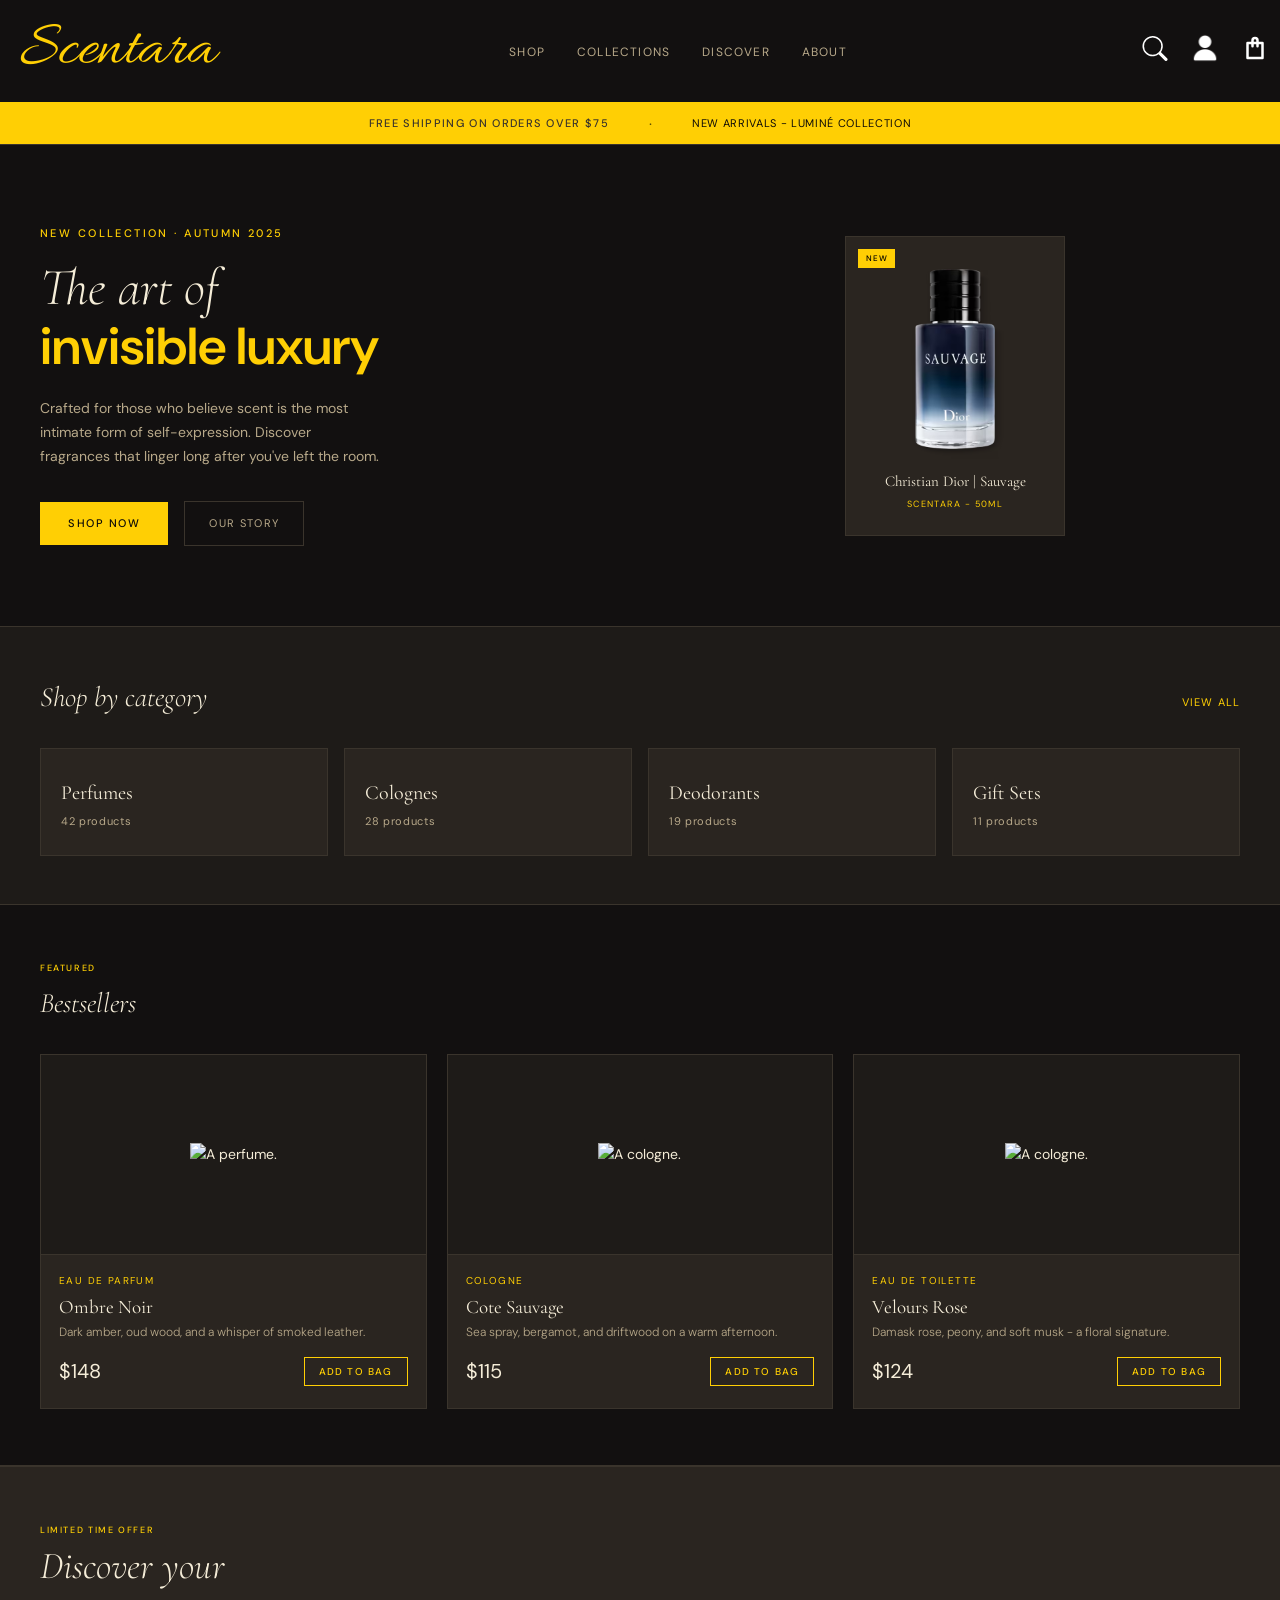
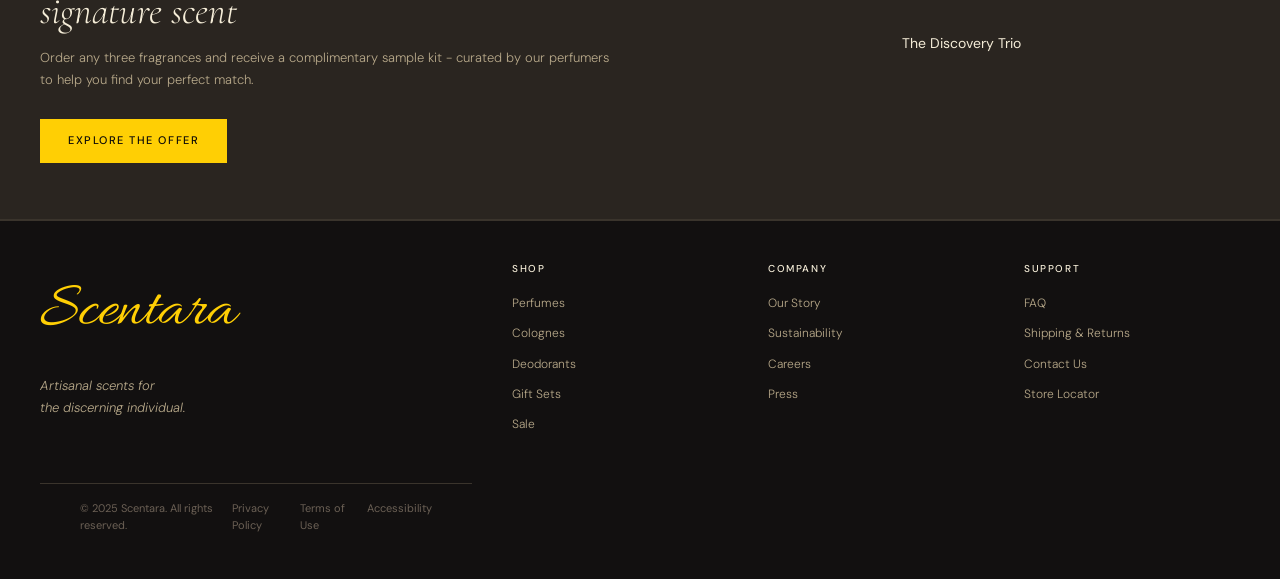
==== index.html @ cdfa5147 "Finished styling main page" ====
<!DOCTYPE html>
<html lang="en">
<head>
    <meta charset="UTF-8">
    <meta name="viewport" content="width=device-width, initial-scale=1.0">
    <title>Scentara E-Commerce Site</title>
    <link rel="icon" href="./assets/scentaralogo.svg">
    <link rel="stylesheet" href="styles.css">
</head>
<body>
    <div class="nav-wrapper">

        <div class="logo">Scentara</div>

        <nav class="navbar">

            <ul class="links">
                <li><a href="#shop">Shop</a></li>
                <li><a href="#collections">Collections</a></li>
                <li><a href="#discover">Discover</a></li>
                <li><a href="#about">About</a></li>
            </ul>

        </nav>

        <div class="navbar-info">
            <div class="search">
                <a href="search"><img src="./assets/search.svg" alt="click here to search"></a>
            </div>

            <div class="account">
                <a href="signin"><img src="./assets/user.png" alt="click here to go to the signin page"></a>
            </div>

            <div class="checkout">
                <a href="checkout"><img src="./assets/shopping-bag-svgrepo-com.svg" alt="click here to view your shopping bag"></a>
            </div>
        </div>

    </div>

    <div class="promo-strip">
        <span class="shipping">Free shipping on orders over $75</span>
        <span class="separator">.</span>
        <span class="new-arrival">New Arrivals - Luminé Collection</span>
    </div>

    <section class="hero">

        <div class="intro">
            <p class="hero-eyebrow">New Collection · Autumn 2025</p>
            <h1 class="hero-headline">
                The art of<br> 
                <strong>invisible luxury</strong>
            </h1>
            <p class="hero-sub">Crafted for those who believe scent is the most intimate form of self-expression. 
                Discover fragrances that linger long after you've left the room.
            </p>
            <a class="shop" href="#">Shop Now</a>
            <a class="about" href="#">Our story</a>
        </div>

        <div class="featured-product-card">

            <div class="hero-product">
                <p class="hero-product-ribbon">New</p>
                <img src="./assets/cologne.avif" alt="Best selling product, a cologne named Ombre Noir" />
                <p class="featured-title">Christian Dior | Sauvage</p>
                <p class="featured-desc">Scentara - 50ML</p>
            </div>

        </div>

    </section>

    <section class="shop-category">

        <div class="category-header">
            <h2>Shop by category</h2>
            <a href="#">View All</a>
        </div>

        <div class="category-cards">
            <div class="perfumes card">
                <div class="category">Perfumes</div>
                <div class="products">42 products</div>
            </div>

            <div class="colognes card">
                <div class="category">Colognes</div>
                <div class="products">28 products</div>
            </div>

            <div class="deodorants card">
                <div class="category">Deodorants</div>
                <div class="products">19 products</div>
            </div>

            <div class="gifts card">
                <div class="category">Gift Sets</div>
                <div class="products">11 products</div>
            </div>

        </div>
    </section>

    <section class="bestsellers pos-rel">

        <div class="products-wrapper-bestseller">

            <div class="bestsellers-header">
                <div class="bestsellers-title">
                    <p class="featured">Featured</p>
                    <p class="bestsellers-title-text">Bestsellers</p>
                </div>

            </div>

            <div class="bestsellers-cards-wrapper">

                <div class="bestsellers-card">
                        
                    <div class="product-img">
                        <img src="#" alt="A perfume." />
                    </div>

                    <div class="product-info">

                        <div class="product-category">Eau De Parfum</div>

                        <div class="product-name">Ombre Noir</div>

                        <div class="product-desc">Dark amber, oud wood, and a whisper of smoked leather.</div>

                        <div class="product-footer">

                            <div class="product-price">
                                <span>$148</span>
                            </div>

                            <button class="btn-add">Add to bag</button>

                        </div>

                    </div>

                </div>


                    <div class="bestsellers-card">
                        
                        <div class="product-img">
                            <img src="#" alt="A cologne." />
                        </div>

                        <div class="product-info">

                            <div class="product-category">Cologne</div>

                            <div class="product-name">Cote Sauvage</div>

                            <div class="product-desc">Sea spray, bergamot, and driftwood on a warm afternoon.</div>

                            <div class="product-footer">

                                <div class="product-price">
                                    <span>$115</span>
                                </div>

                                <button class="btn-add">Add to bag</button>

                            </div>


                        </div>

                    </div>

                    <div class="bestsellers-card">
                        
                        <div class="product-img">
                            <img src="#" alt="A cologne." />
                        </div>

                        <div class="product-info">

                            <div class="product-category">Eau De Toilette</div>

                            <div class="product-name">Velours Rose</div>

                            <div class="product-desc">Damask rose, peony, and soft musk - a floral signature.</div>

                            <div class="product-footer">

                                <div class="product-price">
                                    <span>$124</span>
                                </div>

                                <button class="btn-add">Add to bag</button>

                            </div>

                        </div>

                    </div>

                </div>

            </div>

    </section>

    <section class="promo-banner pos-rel">

        <div class="banner">
            <div class="banner-left-side">
              <span class="label">Limited time offer</span>
              <h2 class="banner-headline">
                Discover your<br> 
                signature scent
            </h2>
              <p class="banner-subheading">Order any three fragrances and receive a complimentary
                sample kit - curated by our perfumers to help you find your perfect match.
              </p>
              <a class="banner-link">Explore the offer</a>  
            </div>

            <div class="banner-right-side">
                <div class="banner-img">
                    <img src="" alt="" />
                </div>
                <div class="banner-text">The Discovery Trio</div>
            </div>
        </div>

    </section>

        <footer class="footer">

            <div class="logo-slogan">
                <div class="logo-bottom">Scentara</div>
                <p class="slogan">
                    Artisanal scents for 
                    <br>
                    the discerning individual.
                </p>
            </div>

            <div class="footer-col-wrapper">
                <p class="footer-col-title">Shop</p>
                <ul class="footer-links">
                    <li><a href="#">Perfumes</a></li>
                    <li><a href="#">Colognes</a></li>
                    <li><a href="#">Deodorants</a></li>
                    <li><a href="#">Gift Sets</a></li>
                    <li><a href="#">Sale</a></li>
                </ul>
            </div>

            <div class="about-company">
                <p class="footer-col-title">Company</p>
                <ul class="footer-links">
                    <li><a href="">Our Story</a></li>
                    <li><a href="">Sustainability</a></li>
                    <li><a href="">Careers</a></li>
                    <li><a href="">Press</a></li>
                </ul>
            </div>

            <div class="support">
                <p class="footer-col-title">Support</p>
                <ul class="footer-links">
                    <li><a href="">FAQ</a></li>
                    <li><a href="">Shipping & Returns</a></li>
                    <li><a href="">Contact Us</a></li>
                    <li><a href="">Store Locator</a></li>
                </ul>
            </div>

            <div class="footer-bottom">
                <span class="footer-copy">© 2025 Scentara. All rights reserved.</span>
                <div class="footer-bottom-links">
                    <a href="">Privacy Policy</a>
                    <a href="">Terms of Use</a>
                    <a href="">Accessibility</a>
                </div>
            </div>

        </footer>

    

</body>
</html>
---- styles.css ----
@import url('https://fonts.googleapis.com/css2?family=Bricolage+Grotesque:opsz,wght@12..96,200..800&family=DM+Sans:ital,opsz,wght@0,9..40,100..1000;1,9..40,100..1000&family=Inter:ital,opsz,wght@0,14..32,100..900;1,14..32,100..900&family=Noto+Sans:ital,wght@0,100..900;1,100..900&family=Roboto+Mono:ital,wght@0,100..700;1,100..700&family=Roboto:ital,wght@0,100..900;1,100..900&display=swap');
@import url('https://fonts.googleapis.com/css2?family=Allura&family=Bricolage+Grotesque:opsz,wght@12..96,200..800&family=DM+Sans:ital,opsz,wght@0,9..40,100..1000;1,9..40,100..1000&family=Inter:ital,opsz,wght@0,14..32,100..900;1,14..32,100..900&family=Noto+Sans:ital,wght@0,100..900;1,100..900&family=Roboto+Mono:ital,wght@0,100..700;1,100..700&family=Roboto:ital,wght@0,100..900;1,100..900&display=swap');
@import url('https://fonts.googleapis.com/css2?family=Allura&family=Bricolage+Grotesque:opsz,wght@12..96,200..800&family=Cormorant+Garamond:ital,wght@0,300..700;1,300..700&family=DM+Sans:ital,opsz,wght@0,9..40,100..1000;1,9..40,100..1000&family=Inter:ital,opsz,wght@0,14..32,100..900;1,14..32,100..900&family=Noto+Sans:ital,wght@0,100..900;1,100..900&family=Roboto+Mono:ital,wght@0,100..700;1,100..700&family=Roboto:ital,wght@0,100..900;1,100..900&display=swap');

* {
    box-sizing: border-box;
    padding: 0;
    margin: 0;
    font-family: "DM Sans", sans-serif, Arial;
}

:root {
	--gold: #FFCF04;
	--gold-dim: #C9A300;
	--charcoal: #121010;
	--charcoal-mid: #1E1B18;
	--charcoal-surface: #2A2520;
	--charcoal-border: #3A342C;
	--cream: #F5EDD8;
	--cream-dim: #B8A98A;
	--font-display: 'Cormorant Garamond', Georgia, serif;
	--font-body: 'DM Sans', sans-serif;
}

body {
    color: var(--cream);
    font-family: var(--font-body);
    font-size: 14px;
    line-height: 1.6;
    background-color: var(--charcoal);
}

/*
Todo List:
1. Add mobile layout with media query
2. Fix footer width
3. Add pics in Bestseller section and bottom promo section
4. Make search button functional
5. Create signin, cart, and search pages (Search will simply show no results for now)
*/


/* Navbar Styles */

.nav-wrapper {
    background-color: var(--charcoal);
    display: flex;
    flex-direction: row;
    align-items: center;
    justify-content: space-between;
}

.logo {
    color: var(--gold);
    font-size: 64px;
    font-weight: 400; 
    font-family: "Allura";
    margin-left: 20px;
    cursor: default;
}

.links {
    display: flex;
    gap: 32px;
}

.navbar ul li a {
    text-decoration: none;
    color: var(--cream-dim);
    font-weight: 400;
    text-transform: uppercase;
    letter-spacing: 0.1em;
    font-size: 12px;
    transition: color 0.3s ease;
}

.navbar ul li {
    list-style: none;
}

.navbar ul li a:hover {
    color: var(--cream);
}

.navbar-info {
    display: flex;
    gap: 20px;
    margin-right: 10px;
}

.navbar-info img {
    width: 30px;
    height: 30px;
    filter: brightness(0) invert(1);
    transition: 0.3s ease;
}

.navbar-info .search img {
    height: 25px;
    transform: translateY(3px);
}

.navbar-info img:hover {
    transform: translateY(-4px);
}

/* Promo Strip */

.promo-strip {
    background-color: var(--gold);
    padding: 9px 40px;
    display: flex;
    align-items: center;
    justify-content: center;
    gap: 40px;
    position: relative;
}

.promo-strip .shipping {
    font-size: 11px;
    font-weight: 500;
    letter-spacing: 0.12em;
    text-transform: uppercase;
    color: var(--charcoal-border);
}

.promo-strip .separator {
    color: #5A4A00;
    font-size: 15px;
    transform: translateY(-3px)
}

.promo-strip .new-arrival {
    font-size: 11px;
    font-weight: 400;
    letter-spacing: 0.06em;
    text-transform: uppercase;
    color: #0D0B09;
}

/* Hero Card */

.hero {
    border-top: 1px solid var(--charcoal-border);
    background-color: var(--charcoal);
    display: grid;
    grid-template-columns: 1fr 1fr;
    gap: 60px;
    padding: 80px 40px 80px;
    min-height: 420px;
    align-items: center;
    border-bottom: 1px solid var(--charcoal-border);
}

.hero-eyebrow {
	font-size: 11px;
	font-weight: 500;
	letter-spacing: 0.22em;
	text-transform: uppercase;
	color: var(--gold);
	margin-bottom: 16px;
}

.hero-headline {
    font-family: var(--font-display);
    font-size: 52px;
    font-weight: 300;
    font-style: italic;
    line-height: 1.12;
    margin-bottom: 20px;
}

.hero-headline strong {
    font-style: normal;
    font-weight: 600;
    color: var(--gold);
}

.hero-sub {
    font-weight: 300px;
    color: var(--cream-dim);
    line-height: 1.7;
    max-width: 340px;
    margin-bottom: 32px;
}

.shop {
    display: inline-block;
    background: var(--gold);
    color: #0D0B09;
    font-size: 11px;
    font-weight: 500;
    letter-spacing: 0.14em;
    text-transform: uppercase;
    padding: 13px 28px;
    cursor: pointer;
    border: none;
    text-decoration: none;
}

.about {
    display: inline-block;
    background: transparent;
    color: var(--cream-dim);
    font-size: 11px;
    font-weight: 400;
    letter-spacing: 0.12em;
    text-transform: uppercase;
    padding: 13px 24px;
    border: 1px solid var(--charcoal-border);
    cursor: pointer;
    text-decoration: none;
    margin-left: 12px;
}

.featured-product-card {
    display: flex;
    flex-direction: column;
    align-items: center;
    justify-content: center;
}

.hero-product {
    width: 220px;
    height: 300px;
    background: var(--charcoal-surface);
    border: 1px solid var(--charcoal-border);
    position: relative;
    display: flex;
    flex-direction: column;
    align-items: center;
    justify-content: flex-end;
    padding: 24px;
}

.hero-product img {
    width: 200px;
    height: 200px;
    transform: translateY(-10px);
}

.hero-product-ribbon {
    position: absolute;
    top: 12px;
    left: 12px;
    background: var(--gold);
    color: #000;
    font-size: 8px;
    font-weight: 500;
    letter-spacing: 0.1em;
    text-transform: uppercase;
    padding: 3px 8px;
}

.featured-title {
    font-family: var(--font-display);
    font-size: 15px;
    font-weight: 400;
    text-align: center;
}

.featured-desc {
    font-size: 9px;
    letter-spacing: 0.16em;
    text-transform: uppercase;
    color: var(--gold);
    text-align: center;
    margin-top: 4px;
}


/* Category Section */

.pos-rel {
    position: relative;
}

.shop-category {
    background: var(--charcoal-mid);
    padding: 48px 40px;
    border-bottom: 1px solid var(--charcoal-border);
}

.category-header {
    display: flex;
    align-items: baseline;
    justify-content: space-between;
    margin-bottom: 28px;
}

.category-header h2 {
    font-family: var(--font-display);
    font-size: 28px;
    font-weight: 300;
    font-style: italic;
    cursor: default;
}

.category-header a {
    font-size: 11px;
    letter-spacing: 0.1em;
    text-transform: uppercase;
    color: var(--gold);
    text-decoration: none;
    cursor: pointer;
}

.category-header a:hover {
    text-decoration: underline;
}

.category-cards {
    display: grid;
    grid-template-columns: repeat(4, 1fr);
    gap: 16px;
}

.category-cards .card {
    transition: 0.3s ease;
    background: var(--charcoal-surface);
    border: 1px solid var(--charcoal-border);
    padding: 28px 20px 24px;
    cursor: pointer;
    position: relative;
}

.category-cards .card:hover {
    border-top: 2px solid var(--gold);
}

.category {
    font-family: var(--font-display);
    font-size: 20px;
    font-weight: 400;
    margin-bottom: 4px;
}

.products {
    font-size: 11px;
    color: var(--cream-dim);
    letter-spacing: 0.06em;
}

/* Bestsellers Section */

.products-wrapper-bestseller {
    padding: 56px 40px;
    border-bottom: 1px solid var(--charcoal-border);
}

.bestsellers-header {
    display: flex;
    align-items: baseline;
    justify-content: space-between;
    margin-bottom: 28px;
} 

.featured {
    font-size: 9px;
    font-weight: 500;
    letter-spacing: 0.18em;
    text-transform: uppercase;
    color: var(--gold);
    display: block;
    margin-bottom: 6px;
}

.bestsellers-title-text {
    font-family: var(--font-display);
    font-size: 28px;
    font-weight: 300;
    font-style: italic;
}

.bestsellers-cards-wrapper {
    display: grid;
    grid-template-columns: repeat(3, 1fr);
    gap: 20px;
    margin-top: 28px;
}

.bestsellers-card {
    background: var(--charcoal-surface);
    border: 1px solid var(--charcoal-border);
    cursor: pointer;
    position: relative;
}

.bestsellers-card .product-img {
    height: 200px;
    background: var(--charcoal-mid);
    display: flex;
    align-items: center;
    justify-content: center;
    border-bottom: 1px solid var(--charcoal-border);
    position: relative;
    overflow: hidden;
}

.product-info {
    padding: 18px 18px 20px;
}

.product-category {
    font-size: 10px;
    letter-spacing: 0.14em;
    text-transform: uppercase;
    color: var(--gold);
    margin-bottom: 6px;
}

.product-name {
    font-family: var(--font-display);
    font-size: 19px;
    font-weight: 400;
    margin-bottom: 4px;
    line-height: 1.25;
}

.product-desc {
    font-size: 12px;
    font-weight: 300;
    color: var(--cream-dim);
    line-height: 1.55;
    margin-bottom: 14px;
}

.product-footer {
    display: flex;
    align-items: center;
    justify-content: space-between;
}

.product-price {
    font-family: var(--font-display);
    font-size: 20px;
    font-weight: 400;
}

.btn-add {
    background: transparent;
    border: 1px solid var(--gold);
    color: var(--gold);
    font-size: 10px;
    font-weight: 500;
    letter-spacing: 0.12em;
    text-transform: uppercase;
    padding: 7px 14px;
    cursor: pointer;
}

/* Promo Banner Bottom */

.banner {
    background: var(--charcoal-surface);
    border-top: 1px solid var(--charcoal-border);
    border-bottom: 1px solid var(--charcoal-border);
    padding: 56px 40px;
    display: grid;
    grid-template-columns: 1fr 1fr;
    gap: 60px;
    align-items: center;
}

.label {
    font-size: 9px;
    font-weight: 500;
    letter-spacing: 0.18em;
    text-transform: uppercase;
    color: var(--gold);
    display: block;
    margin-bottom: 6px;
}

.banner-headline {
    font-family: var(--font-display);
    font-size: 38px;
    font-weight: 300;
    font-style: italic;
    line-height: 1.2;
    margin-bottom: 12px;
}

.banner-subheading {
    font-size: 13px;
    font-weight: 300;
    color: var(--cream-dim);
    line-height: 1.7;
    margin-bottom: 28px;
}

.banner-link {
    display: inline-block;
    background: var(--gold);
    color: #0D0B09;
    font-size: 11px;
    font-weight: 500;
    letter-spacing: 0.14em;
    text-transform: uppercase;
    padding: 13px 28px;
    cursor: pointer;
    border: none;
}

.banner-right-side {
    display: flex;
    gap: 12px;
    justify-content: center;
}

/* Footer */

footer {
    width: 100%;
}

.footer {
    border-top: 1px solid var(--charcoal-border);
    padding: 40px 40px 28px;
    display: grid;
    grid-template-columns: 2fr 1fr 1fr 1fr;
    gap: 40px;
}

.slogan {
    font-size: 13px;
    font-weight: 300;
    font-style: italic;
    color: var(--cream-dim);
    line-height: 1.7;
    margin-top: 12px;
    cursor: default;
}

.logo-bottom {
    color: var(--gold);
    font-size: 64px;
    font-weight: 400; 
    font-family: "Allura";
    cursor: default;
}

.footer-col-title {
    font-size: 10px;
    font-weight: 500;
    letter-spacing: 0.16em;
    text-transform: uppercase;
    margin-bottom: 14px;
}

.footer-links {
    list-style: none;
}

.footer-links li {
    margin-bottom: 8px;
}

.footer-links a {
    font-size: 12px;
    font-weight: 300;
    text-decoration: none;
    color: var(--cream-dim);
}

.footer-bottom {
    border-top: 1px solid var(--charcoal-border);
    padding: 16px 40px;
    display: flex;
    justify-content: space-between;
    align-items: center;
    width: 100%;
}

.footer-copy {
    font-size: 11px;
    color: #6B6055;
}

.footer-bottom-links {
    display: flex;
    gap: 20px;
}

.footer-bottom-links a {
    font-size: 11px;
    color: #6B6055;
    text-decoration: none;
}
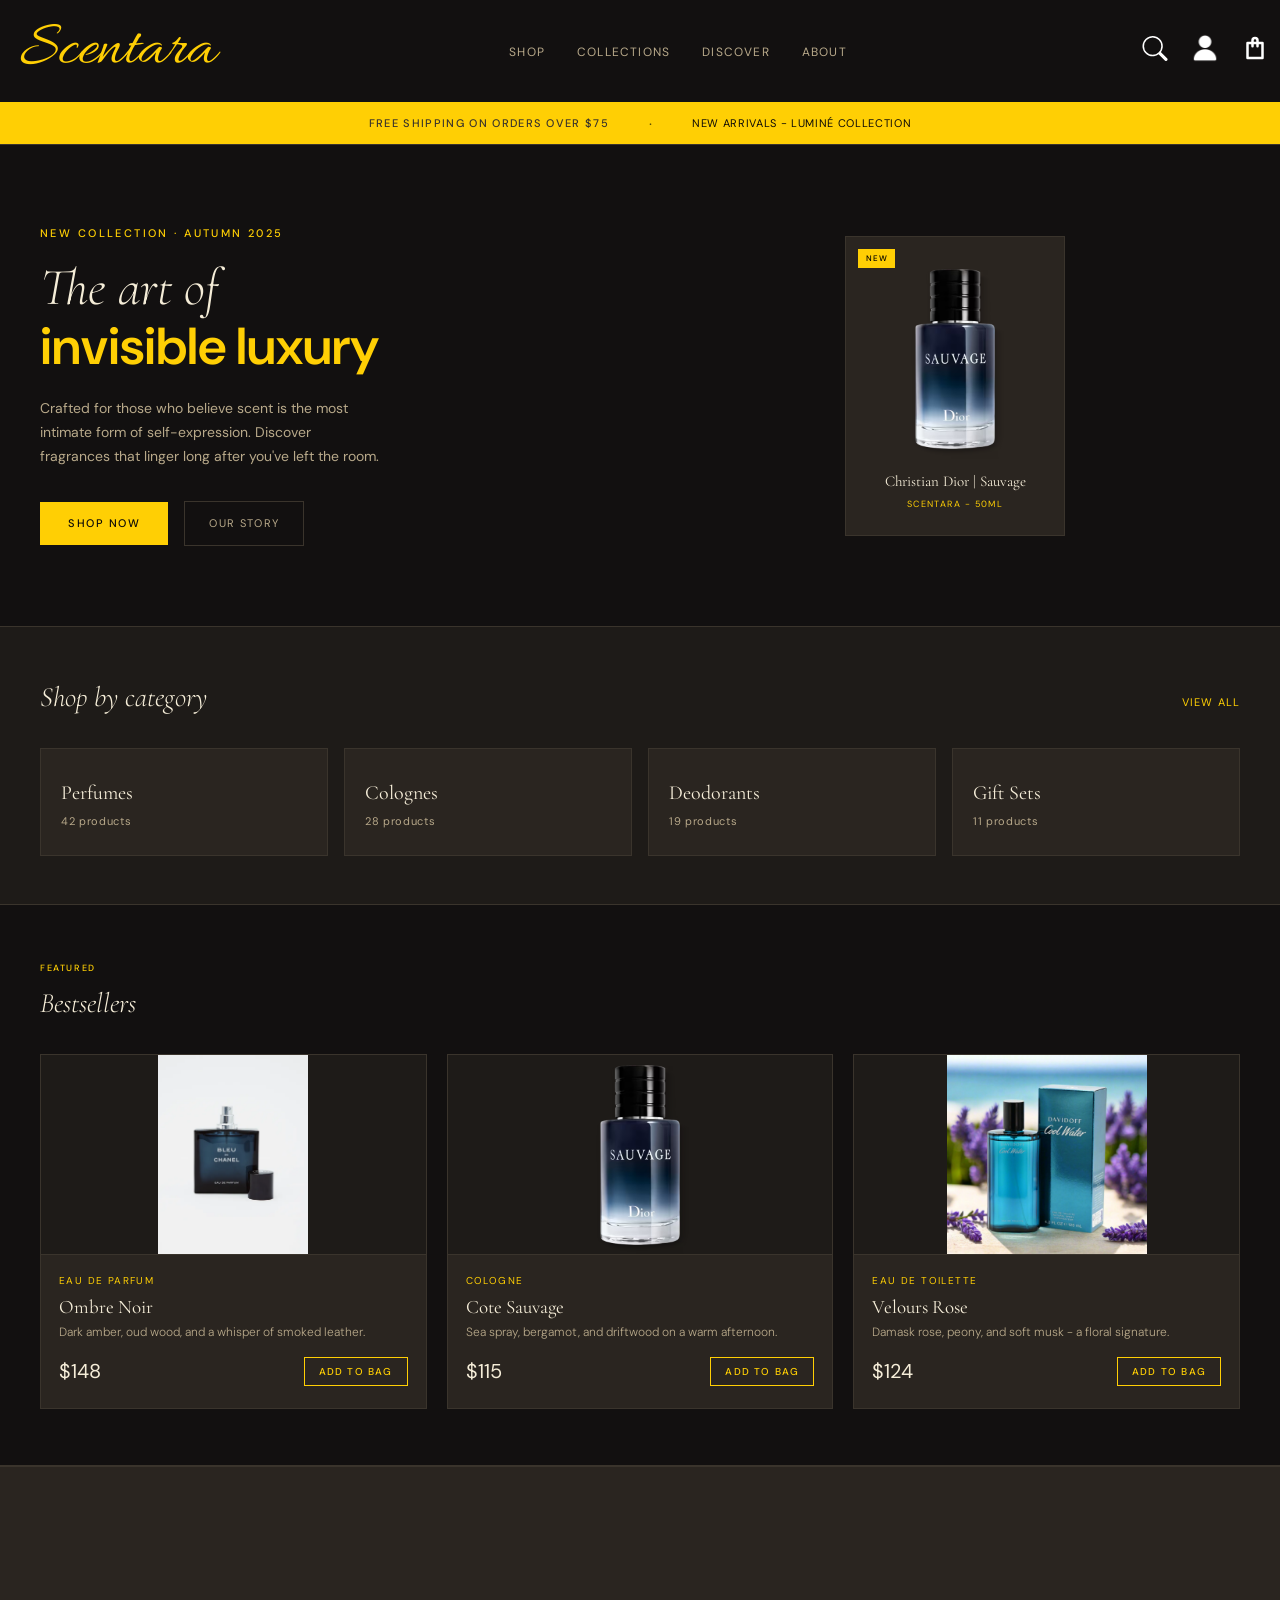
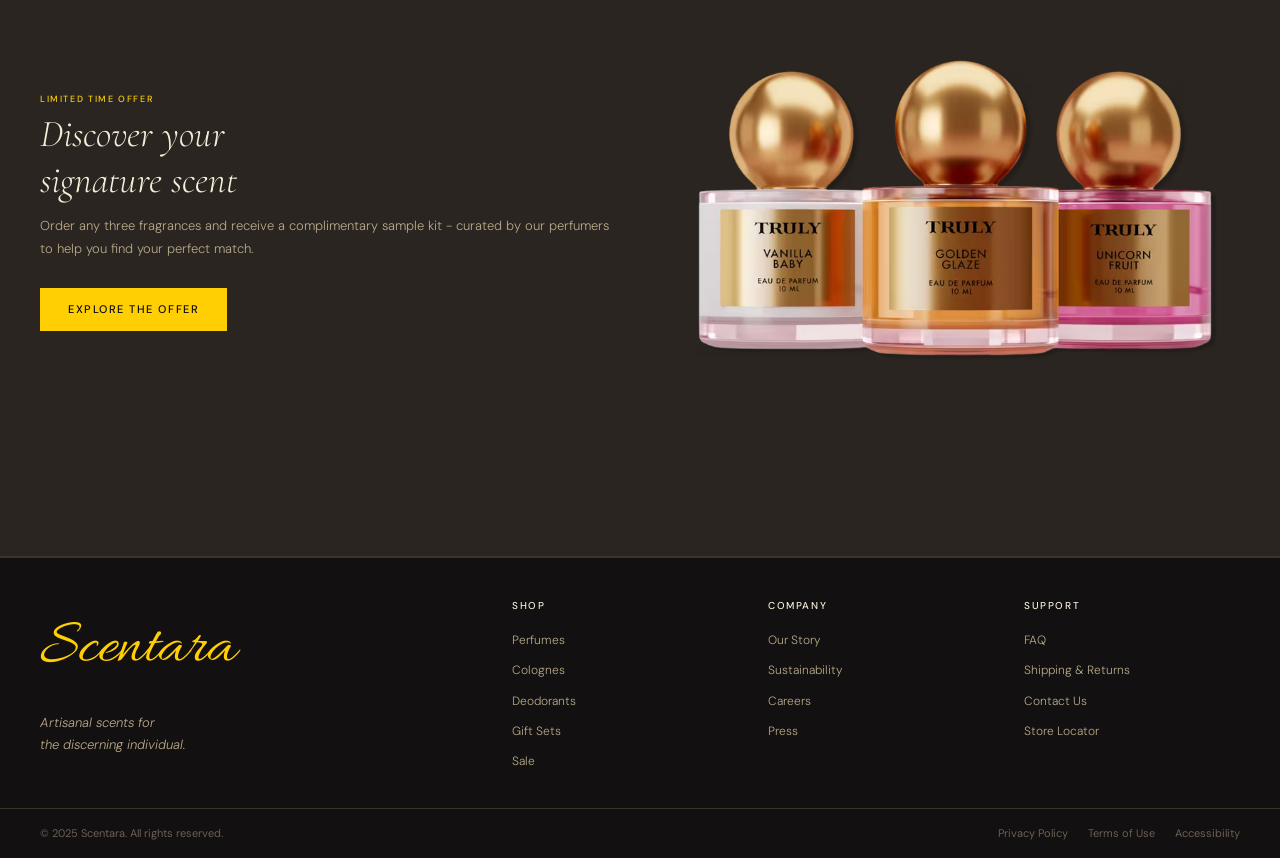
==== commit 1ee55181: "Added responsive design for mobile, added imgs, fixed footer width" ====
--- a/index.html
+++ b/index.html
@@ -56,8 +56,10 @@
             <p class="hero-sub">Crafted for those who believe scent is the most intimate form of self-expression. 
                 Discover fragrances that linger long after you've left the room.
             </p>
-            <a class="shop" href="#">Shop Now</a>
-            <a class="about" href="#">Our story</a>
+            <div class="intro-buttons">
+                <a class="shop" href="#">Shop Now</a>
+                <a class="about" href="#">Our story</a>
+            </div>
         </div>
 
         <div class="featured-product-card">
@@ -121,7 +123,7 @@
                 <div class="bestsellers-card">
                         
                     <div class="product-img">
-                        <img src="#" alt="A perfume." />
+                        <img src="./assets/cologne2.png" alt="A perfume." />
                     </div>
 
                     <div class="product-info">
@@ -150,7 +152,7 @@
                     <div class="bestsellers-card">
                         
                         <div class="product-img">
-                            <img src="#" alt="A cologne." />
+                            <img src="./assets/cologne.avif" alt="A cologne." />
                         </div>
 
                         <div class="product-info">
@@ -179,7 +181,7 @@
                     <div class="bestsellers-card">
                         
                         <div class="product-img">
-                            <img src="#" alt="A cologne." />
+                            <img src="./assets/cologne3.png" alt="A cologne." />
                         </div>
 
                         <div class="product-info">
@@ -227,54 +229,55 @@
 
             <div class="banner-right-side">
                 <div class="banner-img">
-                    <img src="" alt="" />
-                </div>
-                <div class="banner-text">The Discovery Trio</div>
-            </div>
-        </div>
-
-    </section>
-
-        <footer class="footer">
-
-            <div class="logo-slogan">
-                <div class="logo-bottom">Scentara</div>
-                <p class="slogan">
-                    Artisanal scents for 
-                    <br>
-                    the discerning individual.
-                </p>
-            </div>
-
-            <div class="footer-col-wrapper">
-                <p class="footer-col-title">Shop</p>
-                <ul class="footer-links">
-                    <li><a href="#">Perfumes</a></li>
-                    <li><a href="#">Colognes</a></li>
-                    <li><a href="#">Deodorants</a></li>
-                    <li><a href="#">Gift Sets</a></li>
-                    <li><a href="#">Sale</a></li>
-                </ul>
-            </div>
-
-            <div class="about-company">
-                <p class="footer-col-title">Company</p>
-                <ul class="footer-links">
-                    <li><a href="">Our Story</a></li>
-                    <li><a href="">Sustainability</a></li>
-                    <li><a href="">Careers</a></li>
-                    <li><a href="">Press</a></li>
-                </ul>
-            </div>
-
-            <div class="support">
-                <p class="footer-col-title">Support</p>
-                <ul class="footer-links">
-                    <li><a href="">FAQ</a></li>
-                    <li><a href="">Shipping & Returns</a></li>
-                    <li><a href="">Contact Us</a></li>
-                    <li><a href="">Store Locator</a></li>
-                </ul>
+                    <img src="./assets/discoverytrio.avif" alt="The Discovery Trio by Ulta Beauty" />
+                </div>
+            </div>
+        </div>
+
+    </section>
+
+        <footer>
+
+            <div class="footer">
+                <div class="logo-slogan">
+                    <div class="logo-bottom">Scentara</div>
+                    <p class="slogan">
+                        Artisanal scents for 
+                        <br>
+                        the discerning individual.
+                    </p>
+                </div>
+
+                <div class="footer-col-wrapper">
+                    <p class="footer-col-title">Shop</p>
+                    <ul class="footer-links">
+                        <li><a href="#">Perfumes</a></li>
+                        <li><a href="#">Colognes</a></li>
+                        <li><a href="#">Deodorants</a></li>
+                        <li><a href="#">Gift Sets</a></li>
+                        <li><a href="#">Sale</a></li>
+                    </ul>
+                </div>
+
+                <div class="about-company">
+                    <p class="footer-col-title">Company</p>
+                    <ul class="footer-links">
+                        <li><a href="">Our Story</a></li>
+                        <li><a href="">Sustainability</a></li>
+                        <li><a href="">Careers</a></li>
+                        <li><a href="">Press</a></li>
+                    </ul>
+                </div>
+
+                <div class="support">
+                    <p class="footer-col-title">Support</p>
+                    <ul class="footer-links">
+                        <li><a href="">FAQ</a></li>
+                        <li><a href="">Shipping & Returns</a></li>
+                        <li><a href="">Contact Us</a></li>
+                        <li><a href="">Store Locator</a></li>
+                    </ul>
+                </div>
             </div>
 
             <div class="footer-bottom">
--- a/styles.css
+++ b/styles.css
@@ -32,13 +32,9 @@
 
 /*
 Todo List:
-1. Add mobile layout with media query
-2. Fix footer width
-3. Add pics in Bestseller section and bottom promo section
-4. Make search button functional
-5. Create signin, cart, and search pages (Search will simply show no results for now)
+1. Make search button functional
+2. Create signin, cart, and search pages (Search will simply show no results for now)
 */
-
 
 /* Navbar Styles */
 
@@ -397,6 +393,10 @@
     overflow: hidden;
 }
 
+.bestsellers-card .product-img img {
+    height: 200px;
+}
+
 .product-info {
     padding: 18px 18px 20px;
 }
@@ -504,14 +504,21 @@
 
 .banner-right-side {
     display: flex;
+    flex-direction: column;
     gap: 12px;
     justify-content: center;
 }
 
+.banner-img img {
+    width: 100%;
+}
+
 /* Footer */
 
 footer {
     width: 100%;
+    display: flex;
+    flex-direction: column;
 }
 
 .footer {
@@ -586,4 +593,48 @@
     font-size: 11px;
     color: #6B6055;
     text-decoration: none;
+}
+
+/* Mobile Design */
+@media (max-width: 768px) {
+    body {
+        width: 100vw;
+    }
+
+    .hero {
+        grid-template-columns: 1fr;
+        padding: 40px 20px;
+        place-content: center;
+    }
+
+    .intro-buttons {
+        display: flex;
+        justify-content: space-between;
+    }
+
+    .category-cards {
+        grid-template-columns: repeat(2, 1fr);
+    }
+    
+    .bestsellers-cards-wrapper {
+        grid-template-columns: 1fr;
+    }
+
+    .banner {
+        grid-template-columns: 1fr;
+        gap: 32px;
+    }
+
+    .links {
+        display: none;
+    }
+
+    .logo {
+        font-size: 48px;
+    }
+
+    .footer {
+        grid-template-columns: 1fr;
+        gap: 24px;
+    }
 }
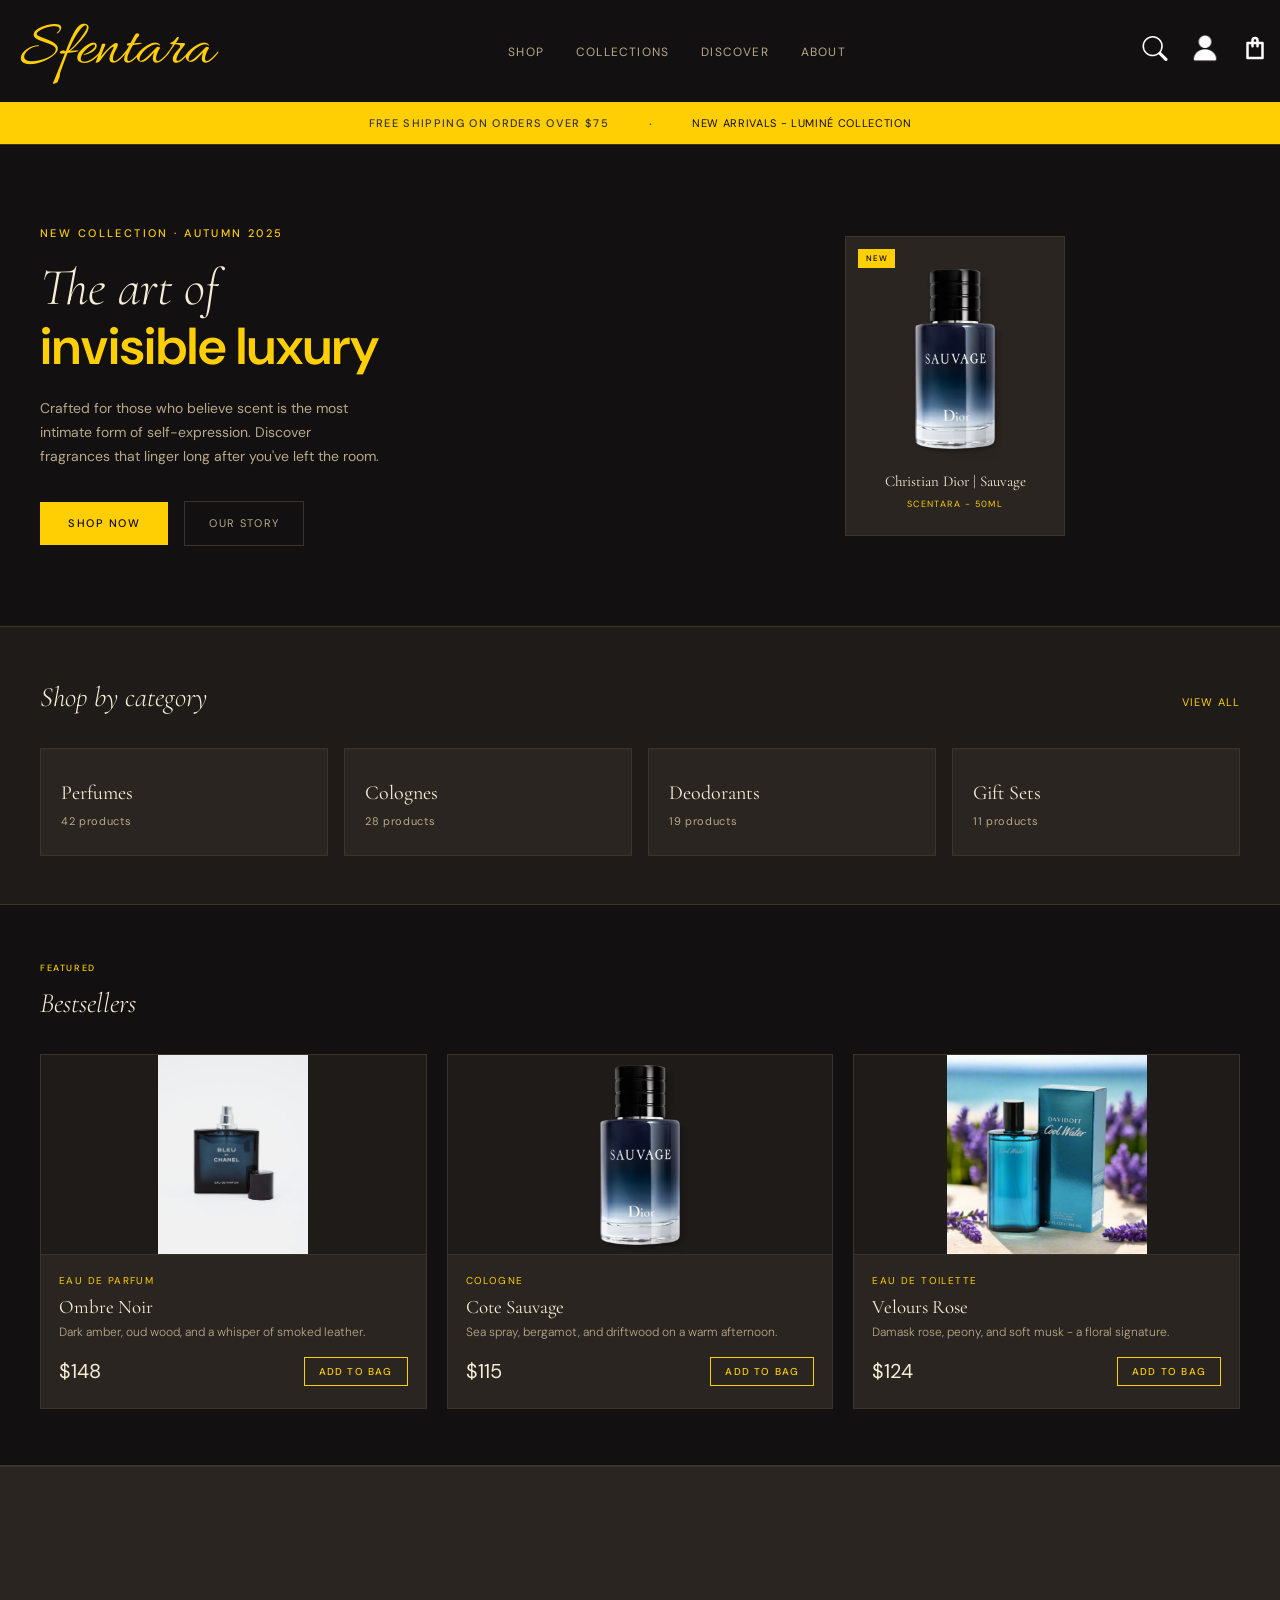
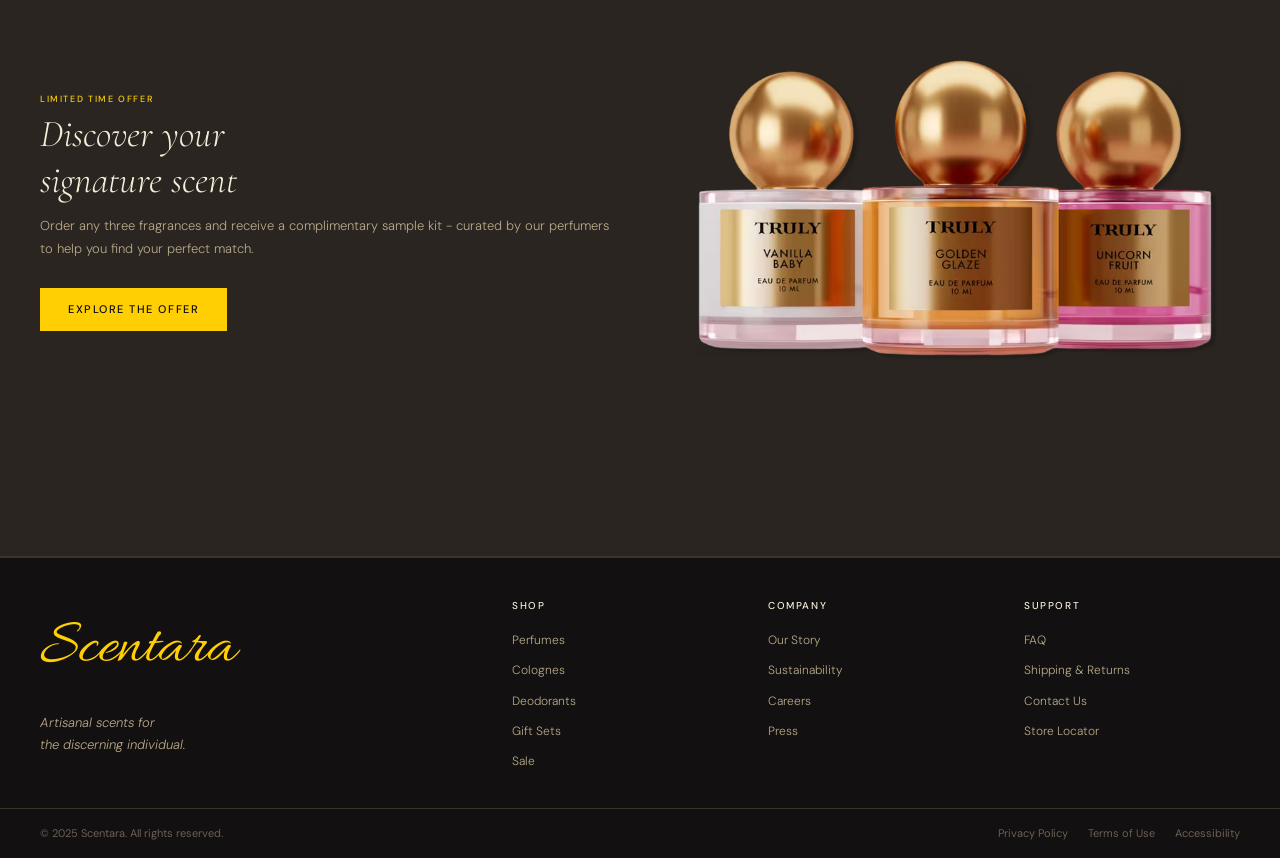
==== commit 520afcd6: "Correct logo text from 'Scentara' to 'Sfentara'" ====
--- a/index.html
+++ b/index.html
@@ -10,7 +10,7 @@
 <body>
     <div class="nav-wrapper">
 
-        <div class="logo">Scentara</div>
+        <div class="logo">Sfentara</div>
 
         <nav class="navbar">
 
@@ -29,11 +29,11 @@
             </div>
 
             <div class="account">
-                <a href="signin"><img src="./assets/user.png" alt="click here to go to the signin page"></a>
+                <a href="signin.html"><img src="./assets/user.png" alt="click here to go to the signin page"></a>
             </div>
 
             <div class="checkout">
-                <a href="checkout"><img src="./assets/shopping-bag-svgrepo-com.svg" alt="click here to view your shopping bag"></a>
+                <a href="cart.html"><img src="./assets/shopping-bag-svgrepo-com.svg" alt="click here to view your shopping bag"></a>
             </div>
         </div>
 
@@ -294,4 +294,4 @@
     
 
 </body>
-</html>+</html>
--- a/styles.css
+++ b/styles.css
@@ -637,4 +637,153 @@
         grid-template-columns: 1fr;
         gap: 24px;
     }
+}
+
+
+
+
+
+/* Sign-in Page */
+
+/* Logo */
+
+.logo-signin {
+    display: flex;
+    flex-direction: column;
+    align-items: center;
+    margin-top: 10px;
+}
+
+.logo-signin h1 {
+    font-size: 64px;
+    font-weight: 400;
+    font-family: 'Allura';
+    color: var(--gold);
+}
+
+.logo-signin h2 {
+    color: var(--gold);
+    font-family: var(--font-body);
+    font-weight: 400;
+}
+
+/* Signin */
+
+.signin-container {
+    display: flex;
+    flex-direction: column;
+    align-items: center;
+    align-self: center;
+    justify-content: center;
+    justify-self: center;
+    margin-top: 1.2em;
+    background-color: var(--charcoal-mid);
+    max-width: 420px;
+    padding: 40px 20px;
+    border-radius: 10px;
+    font-size: 24px;
+    margin-left: auto;
+    margin-right: auto; 
+}
+
+.email {
+    font-size: 18px;
+    margin-top: 1.2em;
+    padding: 10px;
+}
+
+.password {
+    font-size: 18px;
+    margin-top: 1.2em;
+    padding: 10px;
+}
+
+.password input, .email input {
+    padding: 12px;
+    margin-top: 8px;
+    font-family: var(--font-body);
+    color: var(--cream);
+    background-color: var(--charcoal);
+    border: none;
+    border-radius: 4px;
+    font-size: 15px;
+    transition: 0.3s ease;
+}
+
+.password input:focus, .email input:focus {
+    outline: 2px solid var(--gold);
+}
+
+.signin-button {
+    margin-top: 1.2em;
+}
+
+.signin-button button {
+    display: inline-block;
+    background: var(--gold);
+    color: #0D0B09;
+    font-size: 11px;
+    font-weight: 500;
+    letter-spacing: 0.14em;
+    text-transform: uppercase;
+    padding: 13px 28px;
+    cursor: pointer;
+    border: none;
+    text-decoration: none;
+    border-radius: 4px;
+    transition: 0.3s ease;
+}
+
+.signin-button button:hover {
+    color: var(--cream);
+    background-color: var(--charcoal);
+}
+
+.create-account {
+    font-size: 18px;
+    margin-top: 2.4em;
+    font-family: var(--font-body);
+}
+
+.create-account a {
+    color: var(--cream-dim);
+    font-weight: 400;
+    transition: color 0.3s ease;
+}
+
+.create-account a:hover {
+    color: var(--cream);
+}
+
+.signin-with-other {
+    display: flex;
+    flex-direction: column;
+    align-items: center;
+    max-width: 420px;
+    justify-self: center;
+    padding: 40px 20px;
+    font-size: 24px;
+    background-color: var(--charcoal-mid);
+    margin-top: 2.4em;
+    border-radius: 10px;
+    margin-left: auto;
+    margin-right: auto;
+}
+
+.signin-with-other a {
+    text-decoration: none;
+    color: var(--cream);
+    background: var(--charcoal-border);
+    padding: 4px 10px;
+    margin-top: 16px;
+    width: 300px;
+    text-align: center;
+    border-radius: 4px;
+}
+
+.signin-with-other a img {
+    width: 30px;
+    height: 30px;
+    padding-left: 4px;
+    transform: translateY(4px)
 }
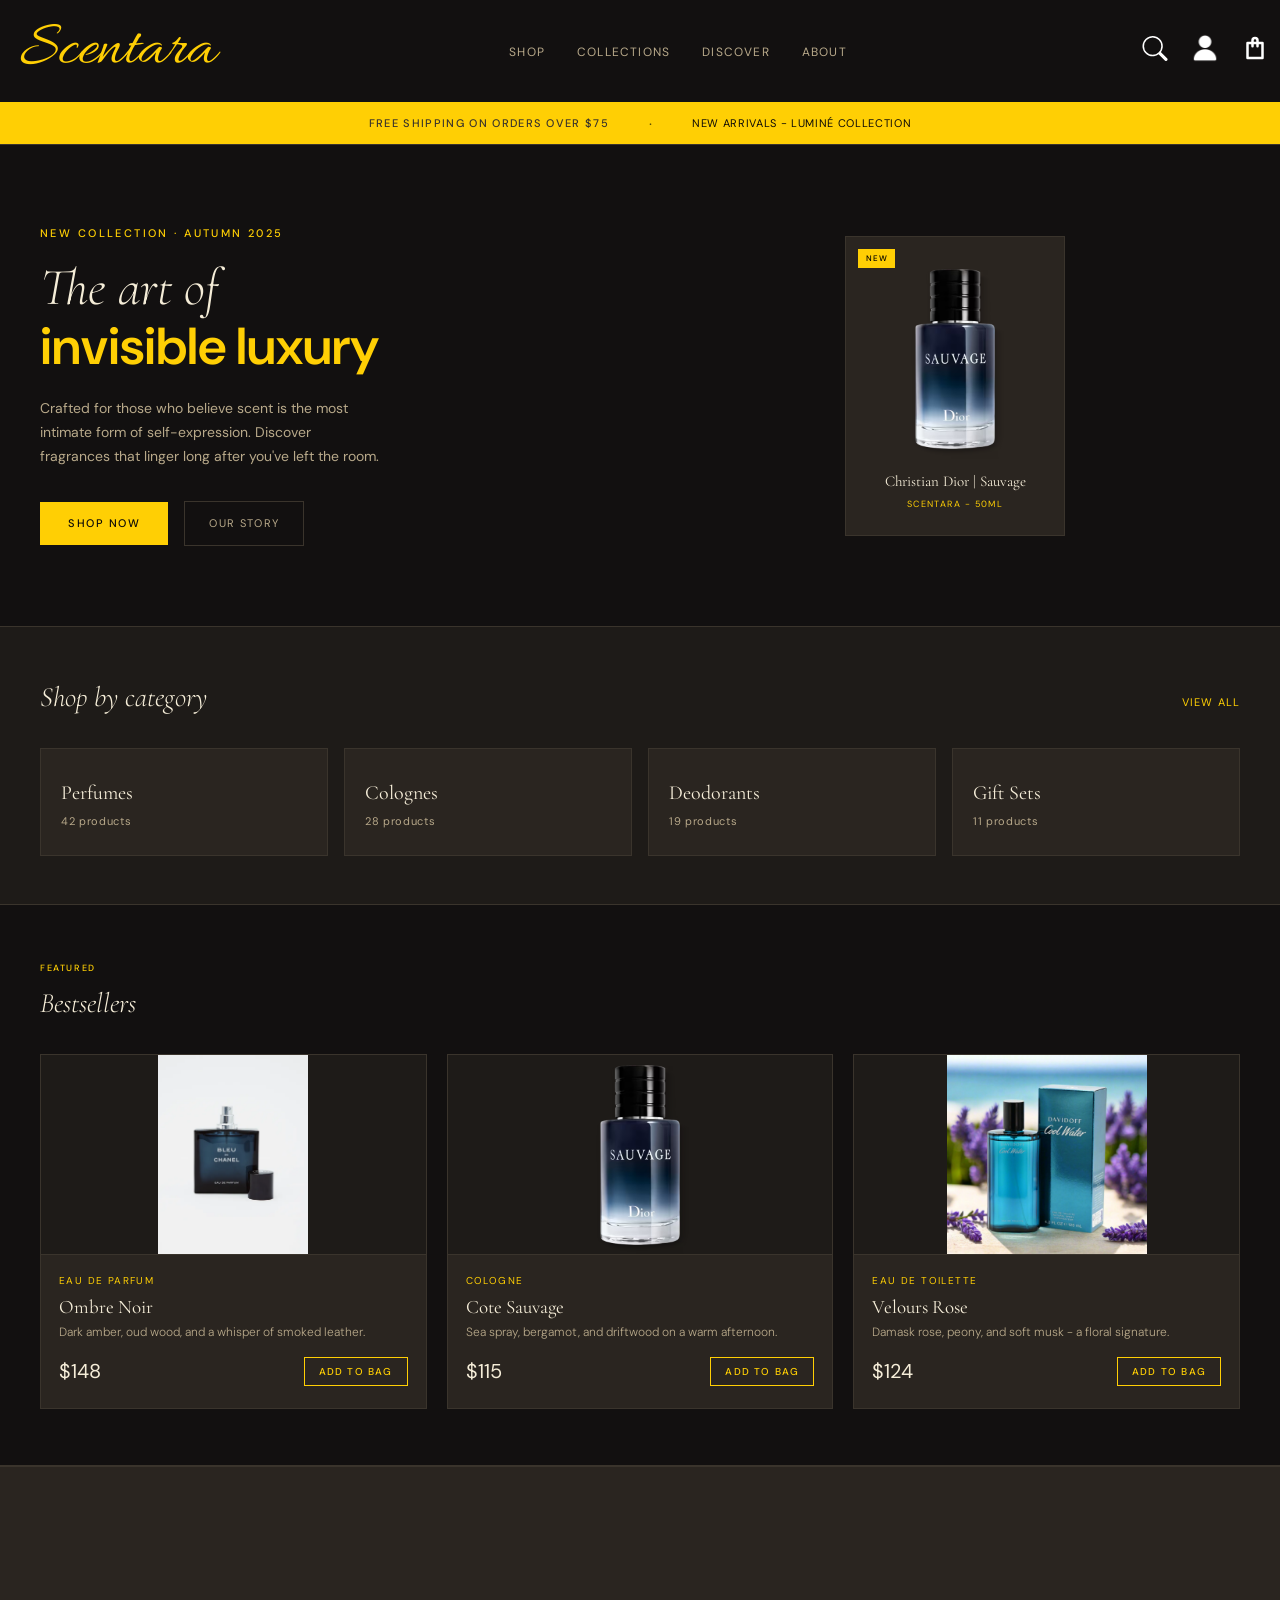
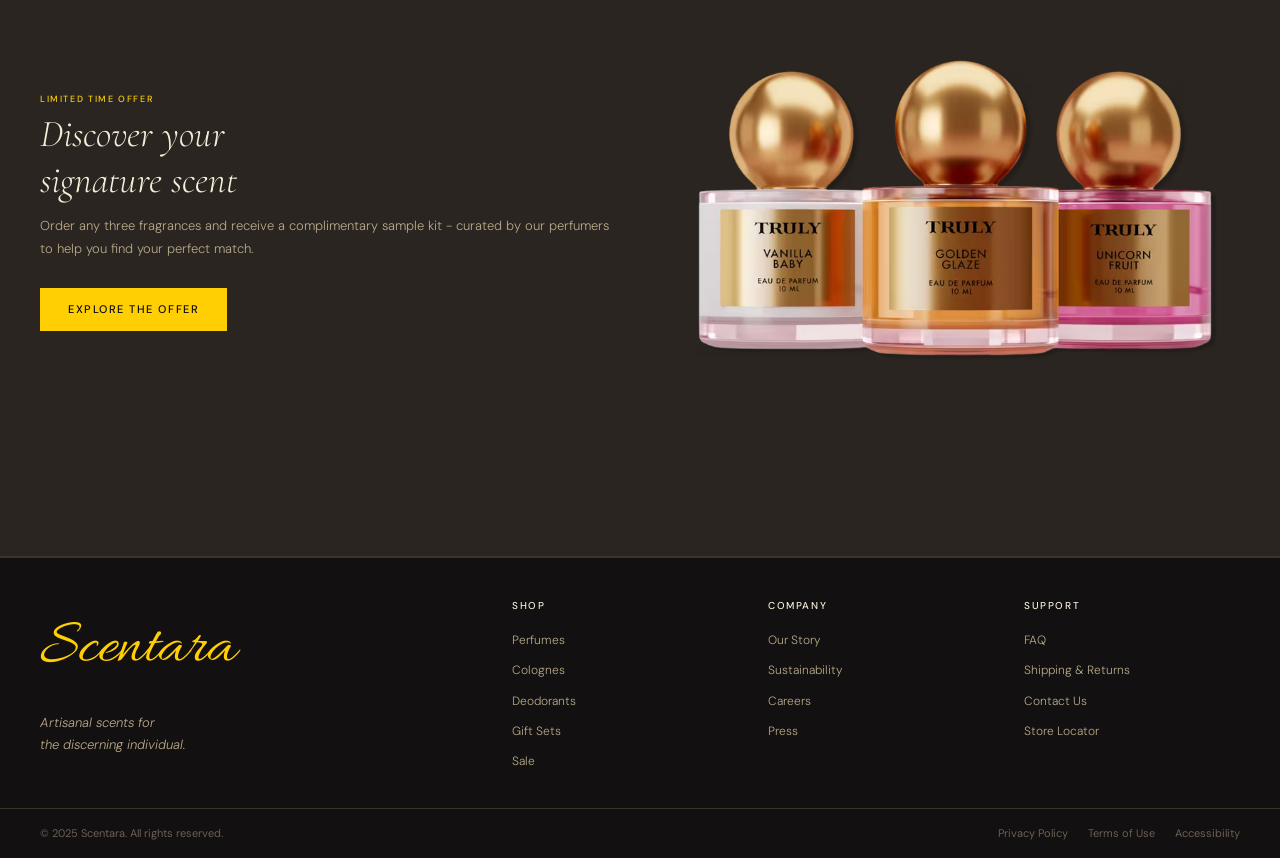
==== commit 0fd7d4cd: "Fixed issue #1 "Scentara" logo read "Sfentara" instead" ====
--- a/index.html
+++ b/index.html
@@ -10,7 +10,7 @@
 <body>
     <div class="nav-wrapper">
 
-        <div class="logo">Sfentara</div>
+        <div class="logo">Scentara</div>
 
         <nav class="navbar">
 
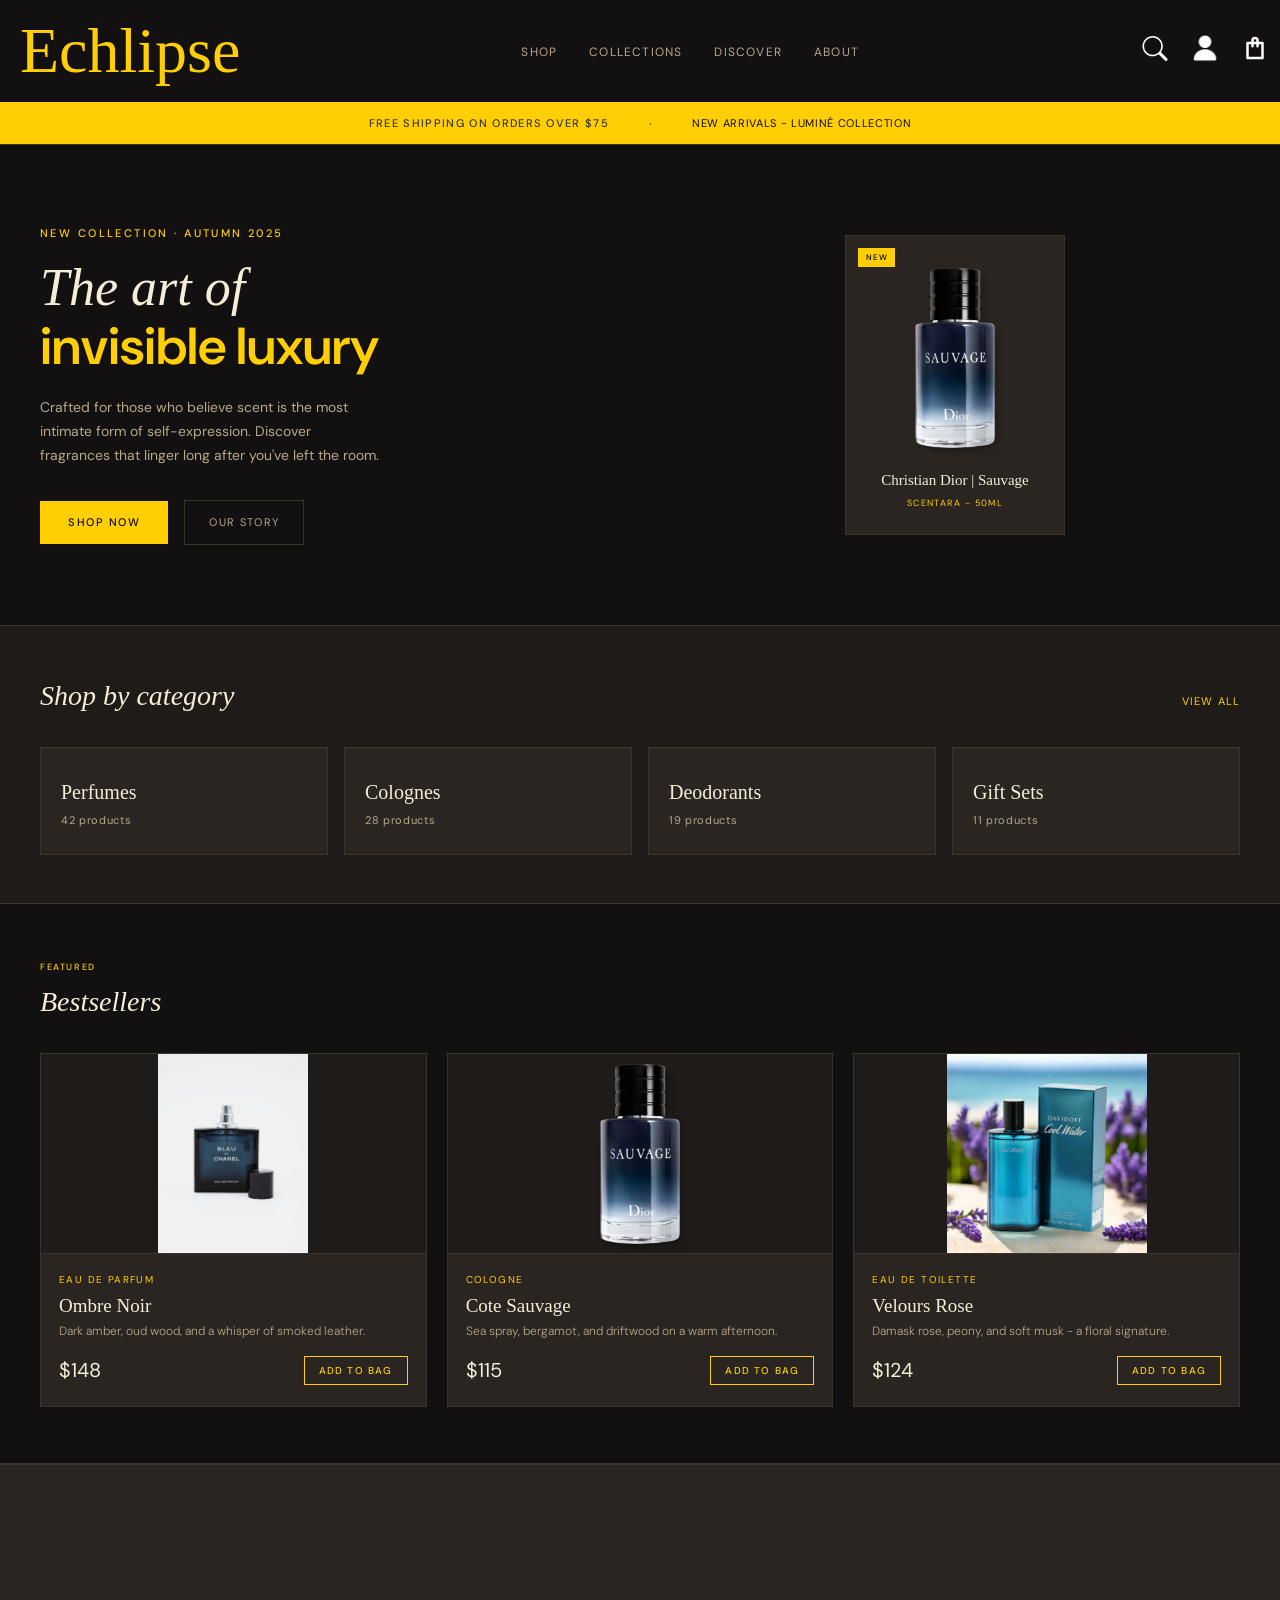
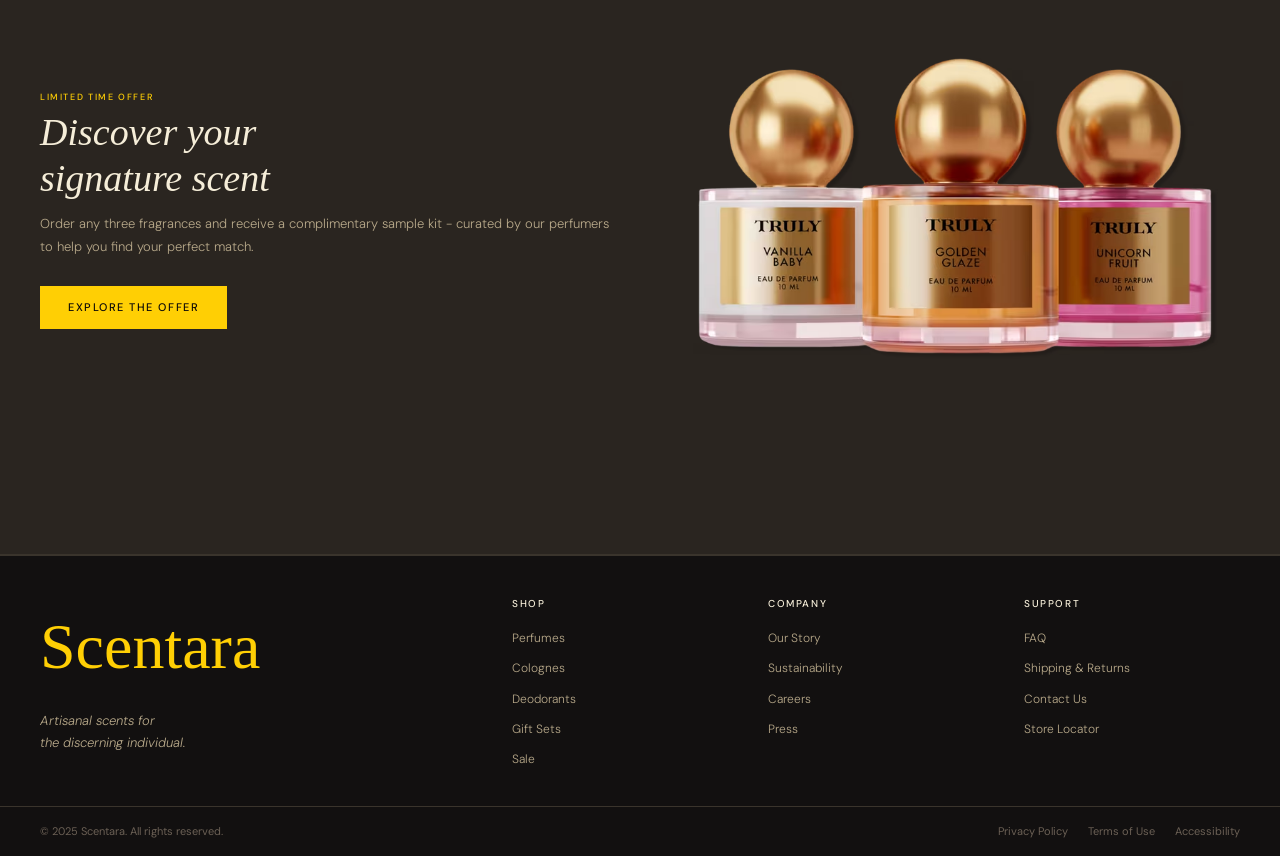
==== commit b99a35c0: "test" ====
--- a/index.html
+++ b/index.html
@@ -5,12 +5,12 @@
     <meta name="viewport" content="width=device-width, initial-scale=1.0">
     <title>Scentara E-Commerce Site</title>
     <link rel="icon" href="./assets/scentaralogo.svg">
-    <link rel="stylesheet" href="styles.css">
+    <link rel="stylesheet" href="./styles.css">
 </head>
 <body>
     <div class="nav-wrapper">
 
-        <div class="logo">Scentara</div>
+        <div class="logo">Echlipse</div>
 
         <nav class="navbar">
 
--- a/styles.css
+++ b/styles.css
@@ -1,6 +1,4 @@
 @import url('https://fonts.googleapis.com/css2?family=Bricolage+Grotesque:opsz,wght@12..96,200..800&family=DM+Sans:ital,opsz,wght@0,9..40,100..1000;1,9..40,100..1000&family=Inter:ital,opsz,wght@0,14..32,100..900;1,14..32,100..900&family=Noto+Sans:ital,wght@0,100..900;1,100..900&family=Roboto+Mono:ital,wght@0,100..700;1,100..700&family=Roboto:ital,wght@0,100..900;1,100..900&display=swap');
-@import url('https://fonts.googleapis.com/css2?family=Allura&family=Bricolage+Grotesque:opsz,wght@12..96,200..800&family=DM+Sans:ital,opsz,wght@0,9..40,100..1000;1,9..40,100..1000&family=Inter:ital,opsz,wght@0,14..32,100..900;1,14..32,100..900&family=Noto+Sans:ital,wght@0,100..900;1,100..900&family=Roboto+Mono:ital,wght@0,100..700;1,100..700&family=Roboto:ital,wght@0,100..900;1,100..900&display=swap');
-@import url('https://fonts.googleapis.com/css2?family=Allura&family=Bricolage+Grotesque:opsz,wght@12..96,200..800&family=Cormorant+Garamond:ital,wght@0,300..700;1,300..700&family=DM+Sans:ital,opsz,wght@0,9..40,100..1000;1,9..40,100..1000&family=Inter:ital,opsz,wght@0,14..32,100..900;1,14..32,100..900&family=Noto+Sans:ital,wght@0,100..900;1,100..900&family=Roboto+Mono:ital,wght@0,100..700;1,100..700&family=Roboto:ital,wght@0,100..900;1,100..900&display=swap');
 
 * {
     box-sizing: border-box;
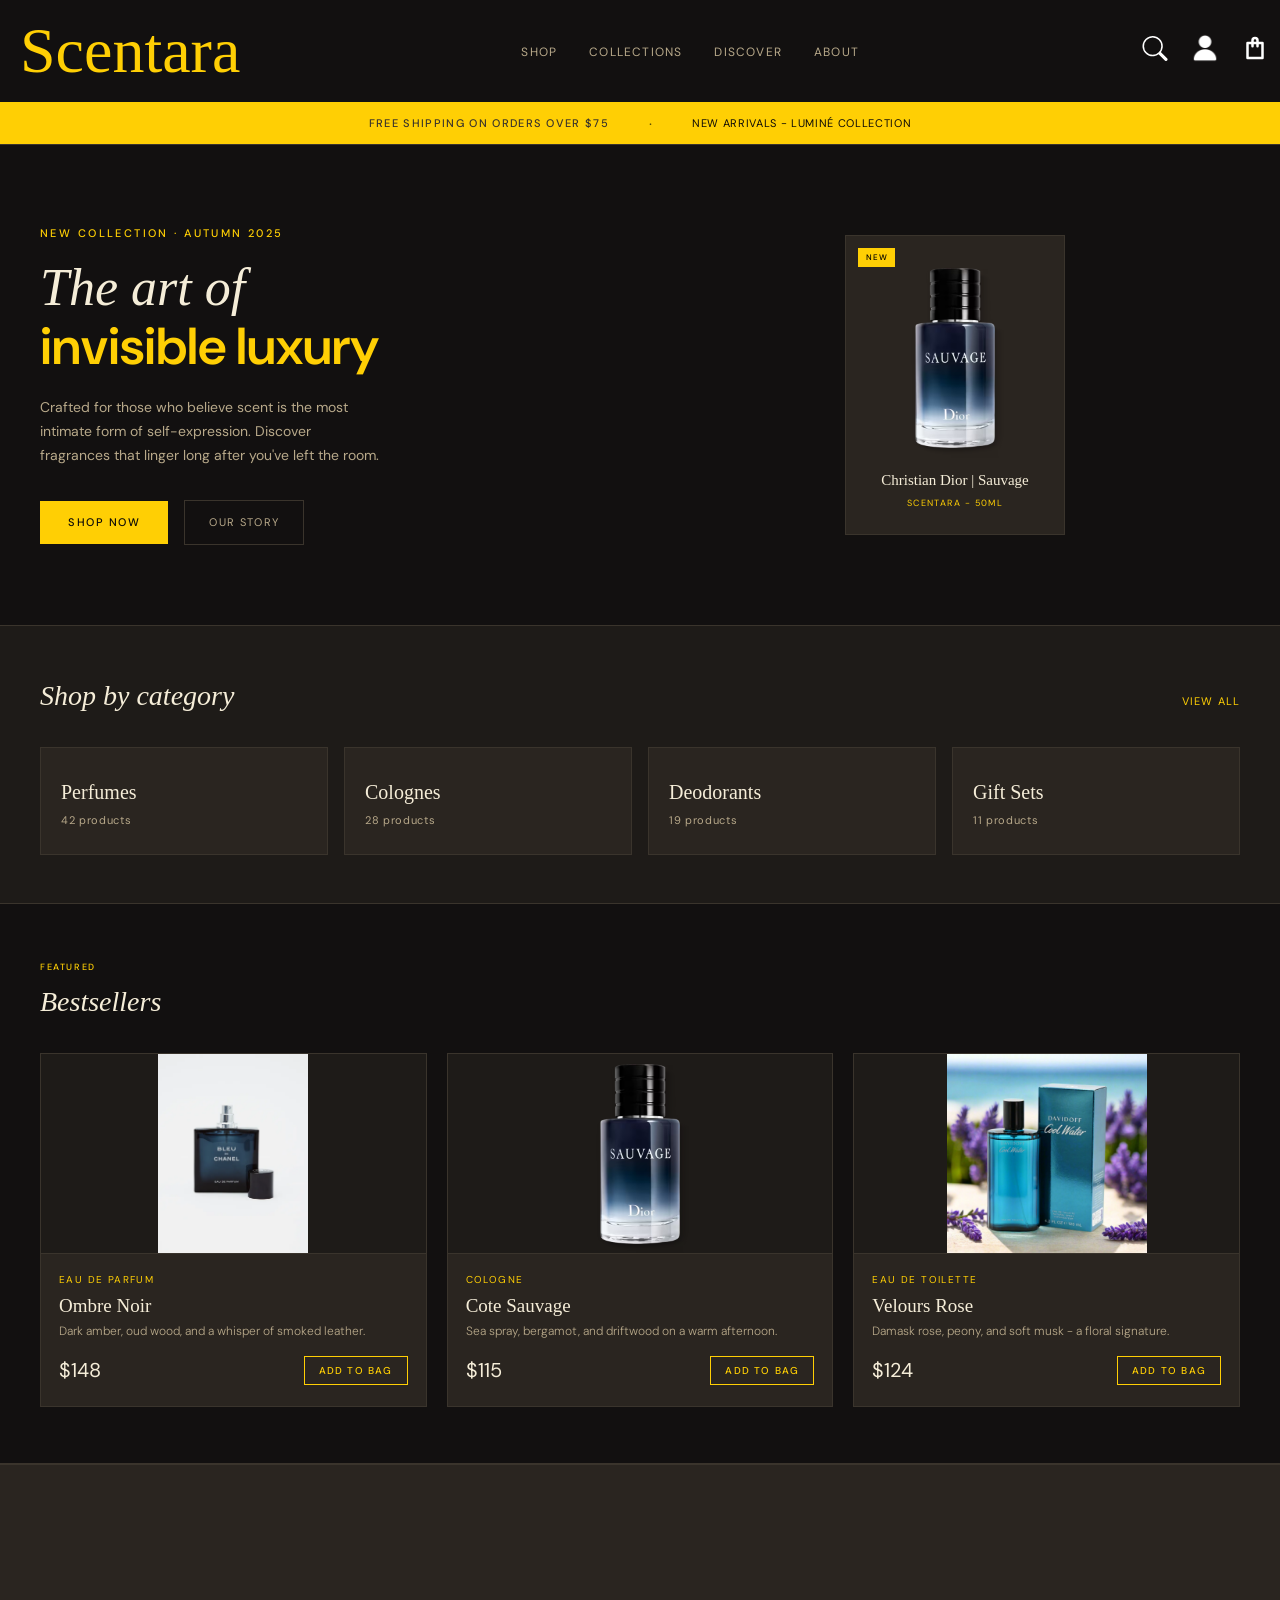
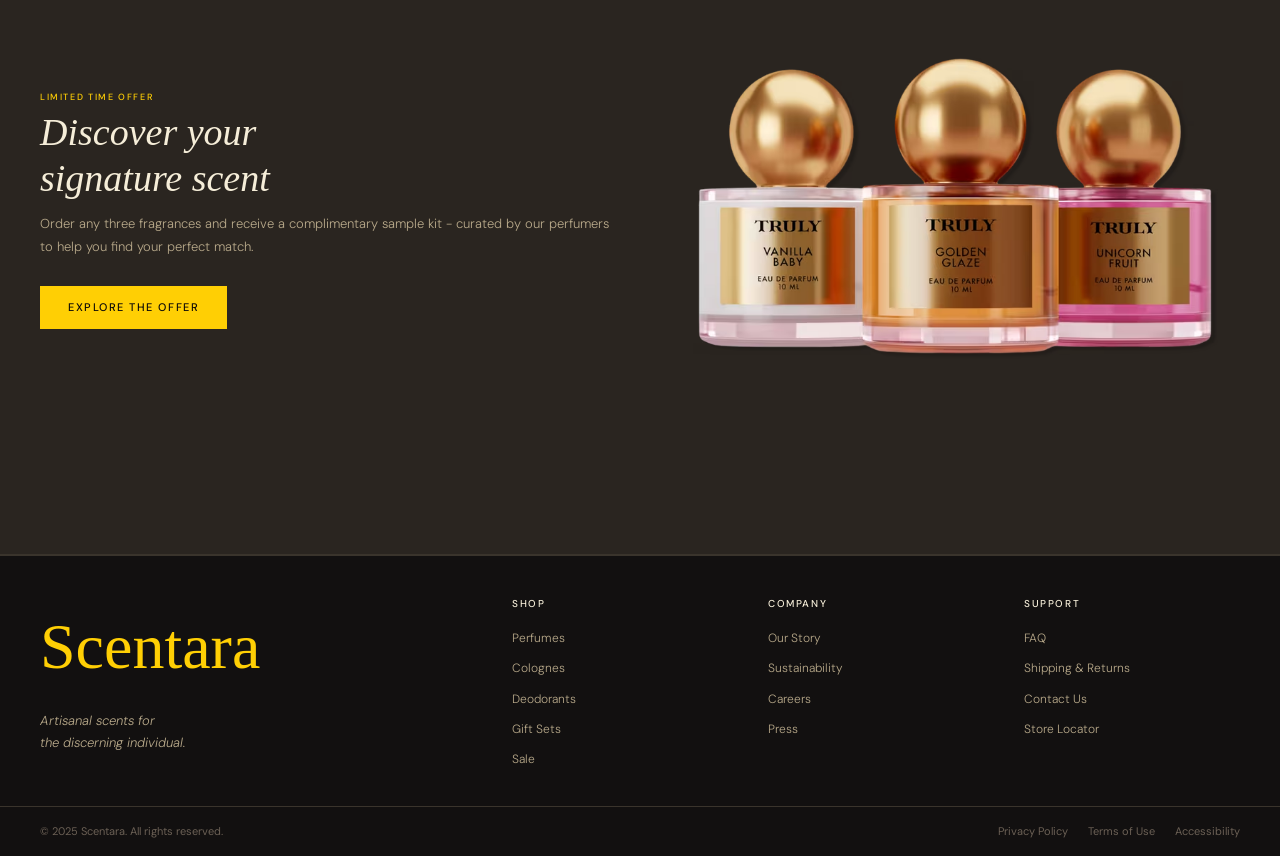
==== commit af8b8e20: "test revert" ====
--- a/index.html
+++ b/index.html
@@ -10,7 +10,7 @@
 <body>
     <div class="nav-wrapper">
 
-        <div class="logo">Echlipse</div>
+        <div class="logo">Scentara</div>
 
         <nav class="navbar">
 
